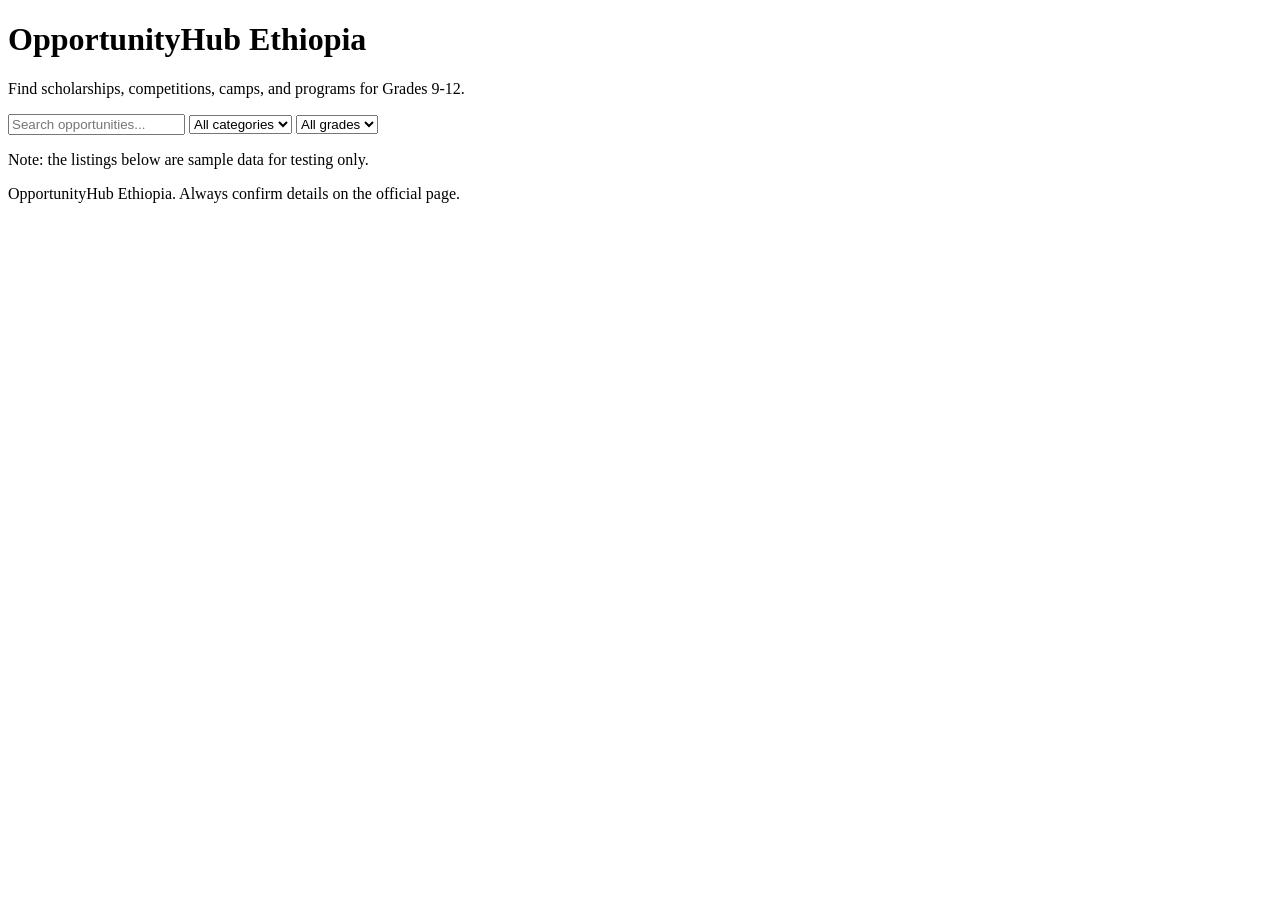
==== index.html @ 9c46eef7 "Create index.html" ====
<!DOCTYPE html>
<html lang="en">
<head>
  <meta charset="UTF-8">
  <meta name="viewport" content="width=device-width, initial-scale=1">
  <title>OpportunityHub Ethiopia</title>
  <link rel="stylesheet" href="style.css">
</head>
<body>
  <header>
    <h1>OpportunityHub Ethiopia</h1>
    <p>Find scholarships, competitions, camps, and programs for Grades 9-12.</p>
  </header>

  <main>
    <div class="filters">
      <input type="text" id="search" placeholder="Search opportunities...">
      <select id="category">
        <option value="">All categories</option>
        <option>Scholarship</option>
        <option>Competition</option>
        <option>Camp</option>
        <option>Technology</option>
        <option>Course</option>
        <option>Volunteering</option>
      </select>
      <select id="grade">
        <option value="">All grades</option>
        <option>9</option>
        <option>10</option>
        <option>11</option>
        <option>12</option>
      </select>
    </div>

    <p class="notice">Note: the listings below are sample data for testing only.</p>
    <div id="list"></div>
  </main>

  <footer>OpportunityHub Ethiopia. Always confirm details on the official page.</footer>
  <script src="app.js"></script>
</body>
</html>
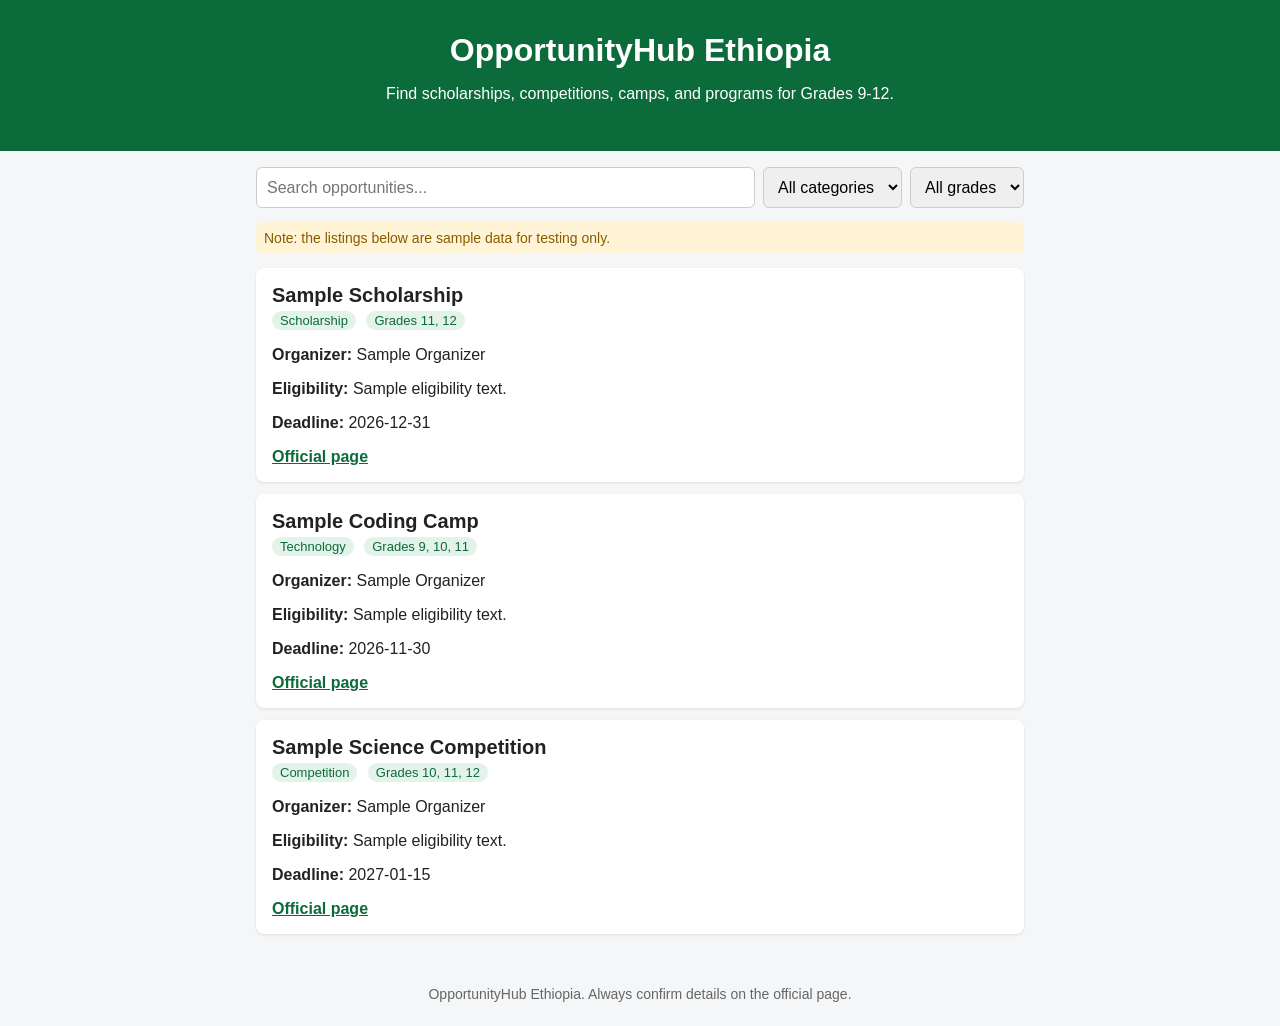
==== commit c5265c1e: "Add notice paragraph for sample data clarification" ====
--- a/index.html
+++ b/index.html
@@ -33,6 +33,7 @@
       </select>
     </div>
 
+    
     <p class="notice">Note: the listings below are sample data for testing only.</p>
     <div id="list"></div>
   </main>
--- a/style.css
+++ b/style.css
@@ -0,0 +1,14 @@
+* { box-sizing: border-box; }
+body { font-family: Arial, sans-serif; margin: 0; background: #f4f6f8; color: #222; }
+header { background: #0b6b3a; color: white; padding: 32px 16px; text-align: center; }
+header h1 { margin: 0 0 8px; }
+main { max-width: 800px; margin: 0 auto; padding: 16px; }
+.filters { display: flex; gap: 8px; flex-wrap: wrap; margin-bottom: 12px; }
+.filters input, .filters select { padding: 10px; font-size: 16px; border: 1px solid #ccc; border-radius: 6px; }
+.filters input { flex: 1; min-width: 200px; }
+.notice { font-size: 14px; color: #8a5a00; background: #fff4d6; padding: 8px; border-radius: 6px; }
+.card { background: white; border-radius: 8px; padding: 16px; margin-bottom: 12px; box-shadow: 0 1px 3px rgba(0,0,0,0.1); }
+.card h2 { margin: 0 0 4px; font-size: 20px; }
+.tag { display: inline-block; background: #e3f3ea; color: #0b6b3a; padding: 2px 8px; border-radius: 12px; font-size: 13px; margin-right: 6px; }
+.card a { color: #0b6b3a; font-weight: bold; }
+footer { text-align: center; padding: 24px; font-size: 14px; color: #666; }
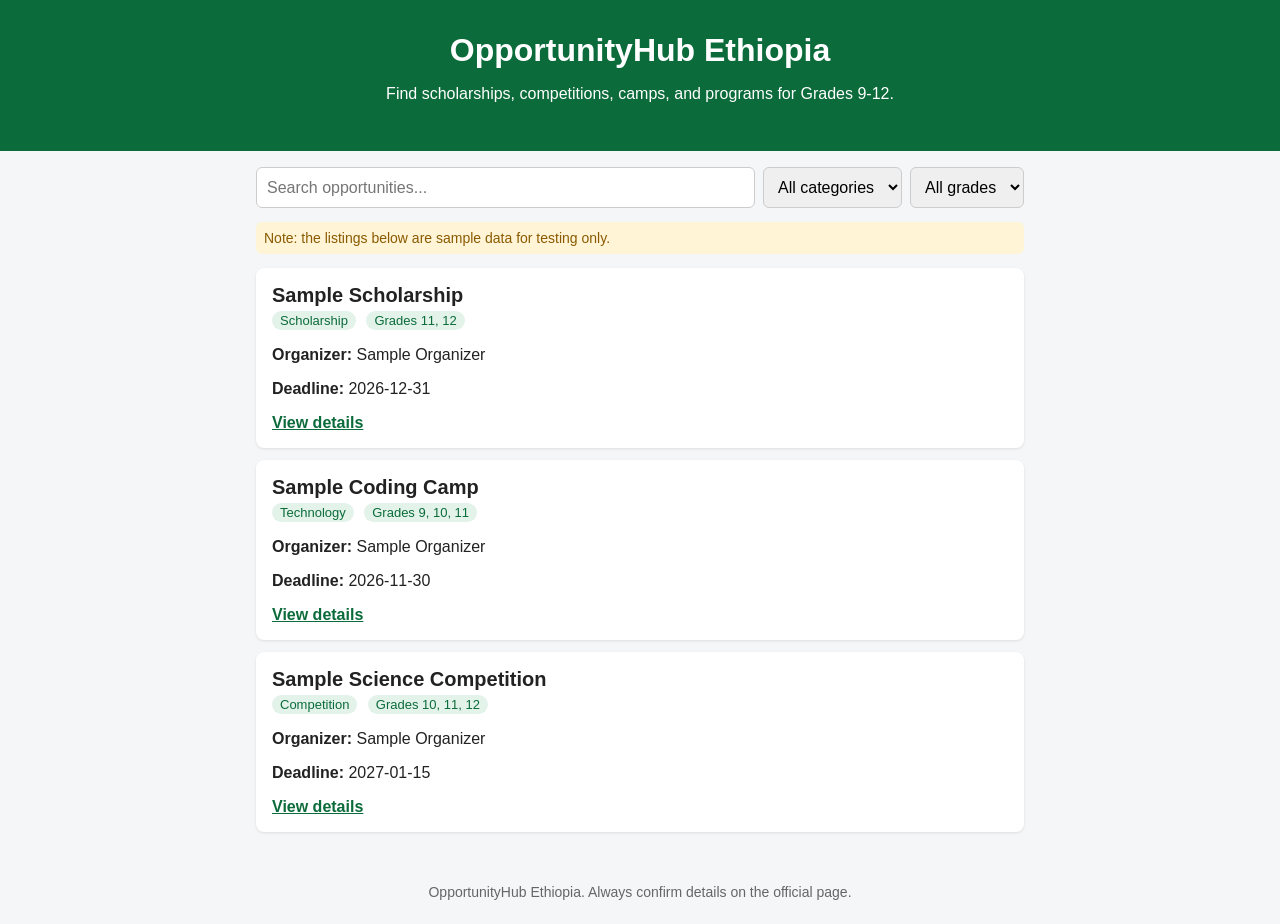
==== commit ed121e2d: "Add script tag for data.js in index.html" ====
--- a/index.html
+++ b/index.html
@@ -39,6 +39,7 @@
   </main>
 
   <footer>OpportunityHub Ethiopia. Always confirm details on the official page.</footer>
+  <script src="data.js"></script>
   <script src="app.js"></script>
 </body>
 </html>
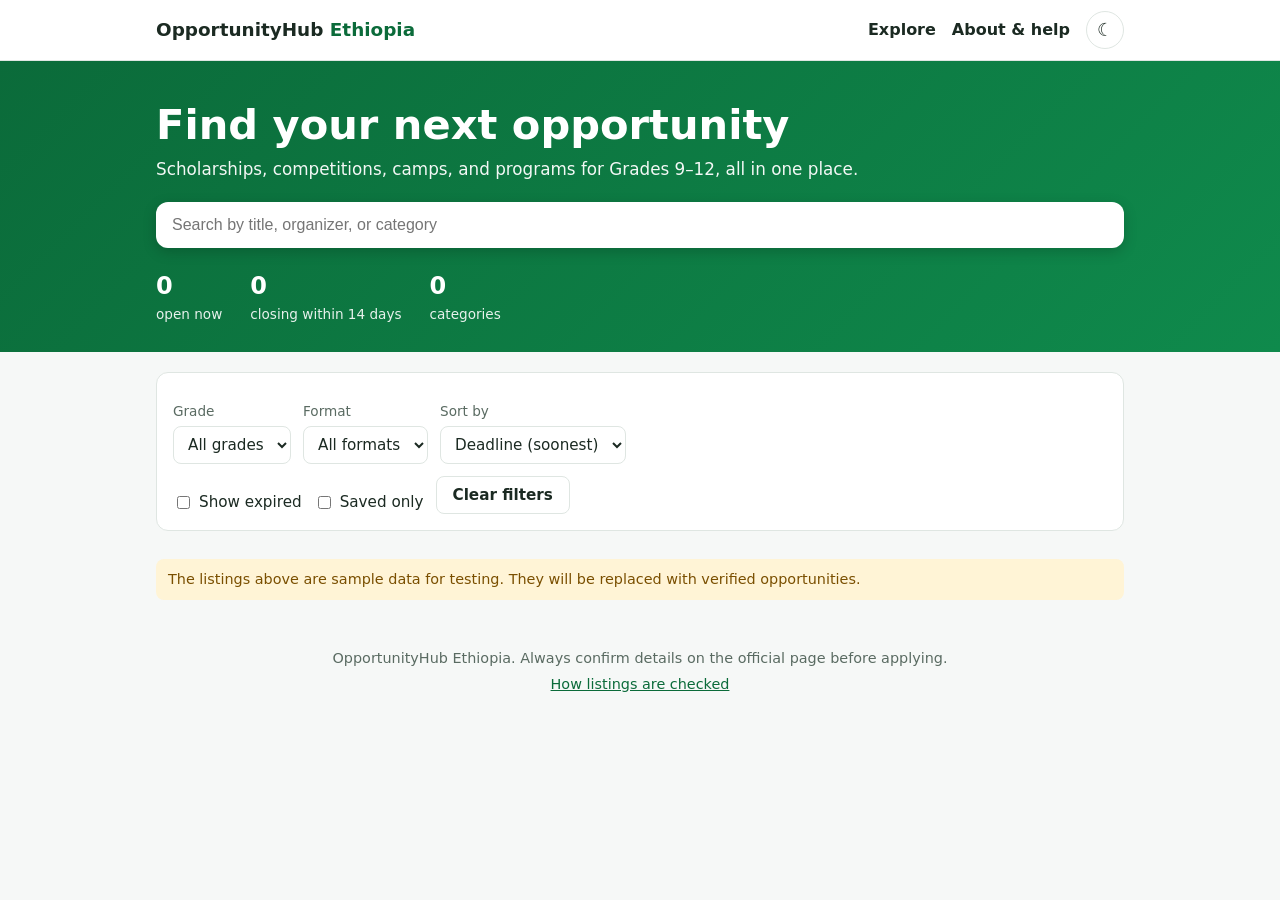
==== commit 287f8e8a: "Enhance index.html with new header and hero section" ====
--- a/index.html
+++ b/index.html
@@ -3,42 +3,80 @@
 <head>
   <meta charset="UTF-8">
   <meta name="viewport" content="width=device-width, initial-scale=1">
+  <meta name="description" content="Find scholarships, competitions, camps, and programs for Ethiopian students in Grades 9-12.">
   <title>OpportunityHub Ethiopia</title>
   <link rel="stylesheet" href="style.css">
+  <script src="common.js"></script>
 </head>
 <body>
-  <header>
-    <h1>OpportunityHub Ethiopia</h1>
-    <p>Find scholarships, competitions, camps, and programs for Grades 9-12.</p>
+  <a class="skip" href="#main">Skip to content</a>
+
+  <header class="site-header">
+    <div class="container bar">
+      <a class="brand" href="index.html">OpportunityHub <span>Ethiopia</span></a>
+      <nav>
+        <a href="index.html">Explore</a>
+        <a href="about.html">About &amp; help</a>
+        <button id="theme-toggle" class="icon-btn" type="button" aria-label="Switch to dark mode">☾</button>
+      </nav>
+    </div>
   </header>
 
-  <main>
-    <div class="filters">
-      <input type="text" id="search" placeholder="Search opportunities...">
-      <select id="category">
-        <option value="">All categories</option>
-        <option>Scholarship</option>
-        <option>Competition</option>
-        <option>Camp</option>
-        <option>Technology</option>
-        <option>Course</option>
-        <option>Volunteering</option>
-      </select>
-      <select id="grade">
-        <option value="">All grades</option>
-        <option>9</option>
-        <option>10</option>
-        <option>11</option>
-        <option>12</option>
-      </select>
+  <section class="hero">
+    <div class="container">
+      <h1>Find your next opportunity</h1>
+      <p>Scholarships, competitions, camps, and programs for Grades 9–12, all in one place.</p>
+      <label class="sr-only" for="search">Search opportunities</label>
+      <input id="search" type="search" placeholder="Search by title, organizer, or category">
+      <div class="stats">
+        <div><strong id="stat-total">0</strong><span>open now</span></div>
+        <div><strong id="stat-soon">0</strong><span>closing within 14 days</span></div>
+        <div><strong id="stat-cats">0</strong><span>categories</span></div>
+      </div>
     </div>
+  </section>
 
-    
-    <p class="notice">Note: the listings below are sample data for testing only.</p>
-    <div id="list"></div>
+  <main id="main" class="container">
+    <section class="filters" aria-label="Filters">
+      <div id="chips" class="chips"></div>
+      <div class="filter-row">
+        <label>Grade
+          <select id="grade">
+            <option value="">All grades</option>
+            <option>9</option>
+            <option>10</option>
+            <option>11</option>
+            <option>12</option>
+          </select>
+        </label>
+        <label>Format
+          <select id="mode"><option value="">All formats</option></select>
+        </label>
+        <label>Sort by
+          <select id="sort">
+            <option value="deadline">Deadline (soonest)</option>
+            <option value="title">Title (A–Z)</option>
+          </select>
+        </label>
+      </div>
+      <div class="filter-row">
+        <label class="check"><input type="checkbox" id="show-expired"> Show expired</label>
+        <label class="check"><input type="checkbox" id="saved-only"> Saved only</label>
+        <button id="clear" class="btn btn-ghost" type="button">Clear filters</button>
+      </div>
+    </section>
+
+    <p id="count" class="count" aria-live="polite"></p>
+    <div id="list" class="grid"></div>
+
+    <p class="notice">The listings above are sample data for testing. They will be replaced with verified opportunities.</p>
   </main>
 
-  <footer>OpportunityHub Ethiopia. Always confirm details on the official page.</footer>
+  <footer class="site-footer">
+    <p>OpportunityHub Ethiopia. Always confirm details on the official page before applying.</p>
+    <p><a href="about.html">How listings are checked</a></p>
+  </footer>
+
   <script src="data.js"></script>
   <script src="app.js"></script>
 </body>
--- a/style.css
+++ b/style.css
@@ -1,14 +1,212 @@
-* { box-sizing: border-box; }
-body { font-family: Arial, sans-serif; margin: 0; background: #f4f6f8; color: #222; }
-header { background: #0b6b3a; color: white; padding: 32px 16px; text-align: center; }
-header h1 { margin: 0 0 8px; }
-main { max-width: 800px; margin: 0 auto; padding: 16px; }
-.filters { display: flex; gap: 8px; flex-wrap: wrap; margin-bottom: 12px; }
-.filters input, .filters select { padding: 10px; font-size: 16px; border: 1px solid #ccc; border-radius: 6px; }
-.filters input { flex: 1; min-width: 200px; }
-.notice { font-size: 14px; color: #8a5a00; background: #fff4d6; padding: 8px; border-radius: 6px; }
-.card { background: white; border-radius: 8px; padding: 16px; margin-bottom: 12px; box-shadow: 0 1px 3px rgba(0,0,0,0.1); }
-.card h2 { margin: 0 0 4px; font-size: 20px; }
-.tag { display: inline-block; background: #e3f3ea; color: #0b6b3a; padding: 2px 8px; border-radius: 12px; font-size: 13px; margin-right: 6px; }
-.card a { color: #0b6b3a; font-weight: bold; }
-footer { text-align: center; padding: 24px; font-size: 14px; color: #666; }
+:root {
+  --bg: #f6f8f7;
+  --surface: #ffffff;
+  --text: #1b2a22;
+  --muted: #5a6b62;
+  --border: #dfe6e2;
+  --brand: #0b6b3a;
+  --brand-dark: #084d29;
+  --brand-soft: #e3f3ea;
+  --on-brand: #ffffff;
+  --warn-bg: #fff4d6;
+  --warn-text: #7a4f00;
+  --danger-bg: #fde2e2;
+  --danger-text: #a12020;
+  --soon-bg: #fff0d9;
+  --soon-text: #9a5200;
+  --focus: #1a6fd6;
+  --shadow: 0 1px 3px rgba(0, 0, 0, 0.08);
+  --radius: 12px;
+}
+
+:root[data-theme="dark"] {
+  --bg: #0f1713;
+  --surface: #17221c;
+  --text: #e8f0eb;
+  --muted: #9db0a5;
+  --border: #26362d;
+  --brand: #3fbf7a;
+  --brand-dark: #62d495;
+  --brand-soft: #1d3a2b;
+  --on-brand: #06210f;
+  --warn-bg: #3a2f10;
+  --warn-text: #f1cf7a;
+  --danger-bg: #3d1c1c;
+  --danger-text: #f3a3a3;
+  --soon-bg: #3a2a12;
+  --soon-text: #f0b86a;
+  --focus: #7ab8ff;
+  --shadow: 0 1px 3px rgba(0, 0, 0, 0.4);
+}
+
+*, *::before, *::after { box-sizing: border-box; }
+html { scroll-behavior: smooth; }
+body {
+  margin: 0;
+  font-family: system-ui, -apple-system, "Segoe UI", Roboto, Arial, sans-serif;
+  background: var(--bg);
+  color: var(--text);
+  line-height: 1.5;
+}
+a { color: var(--brand); }
+:focus-visible { outline: 3px solid var(--focus); outline-offset: 2px; }
+
+.container { max-width: 1000px; margin: 0 auto; padding: 0 16px; }
+.muted { color: var(--muted); }
+.sr-only {
+  position: absolute; width: 1px; height: 1px; overflow: hidden;
+  clip: rect(0 0 0 0); white-space: nowrap;
+}
+.skip {
+  position: absolute; left: 8px; top: -60px; z-index: 100;
+  background: var(--brand); color: var(--on-brand);
+  padding: 8px 12px; border-radius: 8px;
+}
+.skip:focus { top: 8px; }
+
+/* Header */
+.site-header {
+  background: var(--surface);
+  border-bottom: 1px solid var(--border);
+  position: sticky; top: 0; z-index: 10;
+}
+.bar { display: flex; align-items: center; justify-content: space-between; min-height: 60px; gap: 12px; }
+.brand { font-weight: 800; font-size: 1.15rem; text-decoration: none; color: var(--text); }
+.brand span { color: var(--brand); }
+.site-header nav { display: flex; align-items: center; gap: 16px; }
+.site-header nav a { text-decoration: none; color: var(--text); font-weight: 600; }
+.site-header nav a:hover { color: var(--brand); }
+.icon-btn {
+  border: 1px solid var(--border); background: var(--surface); color: var(--text);
+  border-radius: 999px; width: 38px; height: 38px; font-size: 1.1rem; cursor: pointer;
+}
+.icon-btn:hover { border-color: var(--brand); }
+
+/* Hero */
+.hero {
+  background: linear-gradient(135deg, #0b6b3a, #0f8a4c);
+  color: #ffffff;
+  padding: 40px 0 28px;
+}
+.hero h1 { margin: 0 0 8px; font-size: clamp(1.8rem, 5vw, 2.6rem); line-height: 1.15; }
+.hero p { margin: 0 0 20px; font-size: 1.05rem; opacity: 0.95; }
+.hero input[type="search"] {
+  width: 100%; padding: 14px 16px; font-size: 1rem; border: 0;
+  border-radius: var(--radius); box-shadow: 0 4px 14px rgba(0, 0, 0, 0.18);
+  background: #ffffff; color: #1b2a22;
+}
+.stats { display: flex; gap: 28px; flex-wrap: wrap; margin-top: 20px; }
+.stats div { display: flex; flex-direction: column; }
+.stats strong { font-size: 1.5rem; }
+.stats span { font-size: 0.85rem; opacity: 0.9; }
+
+/* Filters */
+.filters {
+  background: var(--surface); border: 1px solid var(--border);
+  border-radius: var(--radius); padding: 16px; margin: 20px 0 12px;
+}
+.chips { display: flex; gap: 8px; flex-wrap: wrap; }
+.chip {
+  border: 1px solid var(--border); background: var(--surface); color: var(--text);
+  padding: 6px 14px; border-radius: 999px; font-size: 0.9rem; cursor: pointer; font-family: inherit;
+}
+.chip:hover { border-color: var(--brand); }
+.chip.active { background: var(--brand); border-color: var(--brand); color: var(--on-brand); }
+.filter-row { display: flex; gap: 12px; flex-wrap: wrap; align-items: flex-end; margin-top: 12px; }
+.filter-row label { display: flex; flex-direction: column; font-size: 0.85rem; color: var(--muted); gap: 4px; }
+.filter-row select, .tracker select {
+  padding: 8px 10px; border: 1px solid var(--border); border-radius: 8px;
+  background: var(--surface); color: var(--text); font-size: 0.95rem; font-family: inherit;
+}
+.filter-row .check { flex-direction: row; align-items: center; gap: 6px; color: var(--text); font-size: 0.95rem; }
+.count { margin: 8px 2px 12px; color: var(--muted); font-size: 0.95rem; }
+
+/* Buttons */
+.btn {
+  display: inline-block; padding: 9px 16px; border-radius: 8px; font-weight: 600;
+  font-size: 0.95rem; text-decoration: none; cursor: pointer;
+  border: 1px solid transparent; font-family: inherit;
+}
+.btn-primary { background: var(--brand); color: var(--on-brand); }
+.btn-primary:hover { background: var(--brand-dark); }
+.btn-ghost { background: transparent; color: var(--text); border-color: var(--border); }
+.btn-ghost:hover { border-color: var(--brand); color: var(--brand); }
+.btn-disabled { background: var(--border); color: var(--muted); cursor: not-allowed; }
+
+/* Cards */
+.grid { display: grid; grid-template-columns: repeat(auto-fill, minmax(280px, 1fr)); gap: 16px; }
+.card {
+  background: var(--surface); border: 1px solid var(--border);
+  border-radius: var(--radius); padding: 16px; box-shadow: var(--shadow);
+  display: flex; flex-direction: column; transition: transform 0.15s ease, border-color 0.15s ease;
+}
+.card:hover { transform: translateY(-2px); border-color: var(--brand); }
+.card.is-expired { opacity: 0.7; }
+.card-top { display: flex; justify-content: space-between; align-items: center; gap: 8px; margin-bottom: 10px; }
+.card h3 { margin: 0 0 4px; font-size: 1.15rem; line-height: 1.3; }
+.card h3 a { color: var(--text); text-decoration: none; }
+.card h3 a:hover { color: var(--brand); text-decoration: underline; }
+.org { margin: 0 0 8px; color: var(--muted); }
+.meta { margin: 0 0 4px; font-size: 0.9rem; color: var(--muted); }
+.card-actions { display: flex; gap: 8px; margin-top: auto; padding-top: 14px; flex-wrap: wrap; }
+
+.tag {
+  display: inline-block; background: var(--brand-soft); color: var(--brand);
+  padding: 2px 10px; border-radius: 999px; font-size: 0.8rem; font-weight: 600;
+}
+.tag-plain { background: var(--border); color: var(--muted); }
+.deadline {
+  font-size: 0.8rem; font-weight: 700; padding: 3px 10px; border-radius: 999px;
+  background: var(--brand-soft); color: var(--brand); white-space: nowrap;
+}
+.deadline.soon { background: var(--soon-bg); color: var(--soon-text); }
+.deadline.expired { background: var(--danger-bg); color: var(--danger-text); }
+.deadline.none { background: var(--border); color: var(--muted); }
+
+.empty {
+  grid-column: 1 / -1; text-align: center; padding: 32px 16px;
+  background: var(--surface); border: 1px dashed var(--border); border-radius: var(--radius);
+}
+.empty h2 { margin-top: 0; }
+
+.notice {
+  background: var(--warn-bg); color: var(--warn-text);
+  padding: 10px 12px; border-radius: 8px; font-size: 0.9rem; margin: 16px 0;
+}
+.notice.danger { background: var(--danger-bg); color: var(--danger-text); }
+
+/* Detail + About pages */
+.back { display: inline-block; margin: 20px 0 12px; font-weight: 600; text-decoration: none; }
+.back:hover { text-decoration: underline; }
+.panel {
+  background: var(--surface); border: 1px solid var(--border);
+  border-radius: var(--radius); padding: 20px; box-shadow: var(--shadow); margin-bottom: 16px;
+}
+.panel h1 { margin: 8px 0 4px; font-size: clamp(1.5rem, 4vw, 2rem); line-height: 1.2; }
+.panel h2 { margin: 0 0 6px; font-size: 1.1rem; }
+.panel p { margin: 0 0 8px; }
+.panel ul { margin: 0; padding-left: 20px; }
+.panel li { margin-bottom: 6px; }
+.tags { display: flex; gap: 8px; flex-wrap: wrap; align-items: center; }
+.facts { display: grid; grid-template-columns: repeat(auto-fit, minmax(160px, 1fr)); gap: 12px; margin: 16px 0; }
+.fact { background: var(--bg); border: 1px solid var(--border); border-radius: 10px; padding: 10px 12px; }
+.fact span { display: block; font-size: 0.75rem; color: var(--muted); text-transform: uppercase; letter-spacing: 0.04em; }
+.fact strong { display: block; }
+.block { margin: 16px 0; }
+.actions { display: flex; gap: 8px; flex-wrap: wrap; margin-top: 16px; }
+.tracker { display: flex; gap: 12px; align-items: center; flex-wrap: wrap; }
+.small { font-size: 0.85rem; color: var(--muted); }
+
+/* Footer */
+.site-footer { text-align: center; padding: 28px 16px; font-size: 0.9rem; color: var(--muted); }
+.site-footer p { margin: 4px 0; }
+
+@media (max-width: 480px) {
+  .site-header nav { gap: 10px; font-size: 0.9rem; }
+  .brand { font-size: 1rem; }
+  .hero { padding: 28px 0 20px; }
+}
+
+@media (prefers-reduced-motion: reduce) {
+  * { transition: none !important; scroll-behavior: auto !important; }
+}
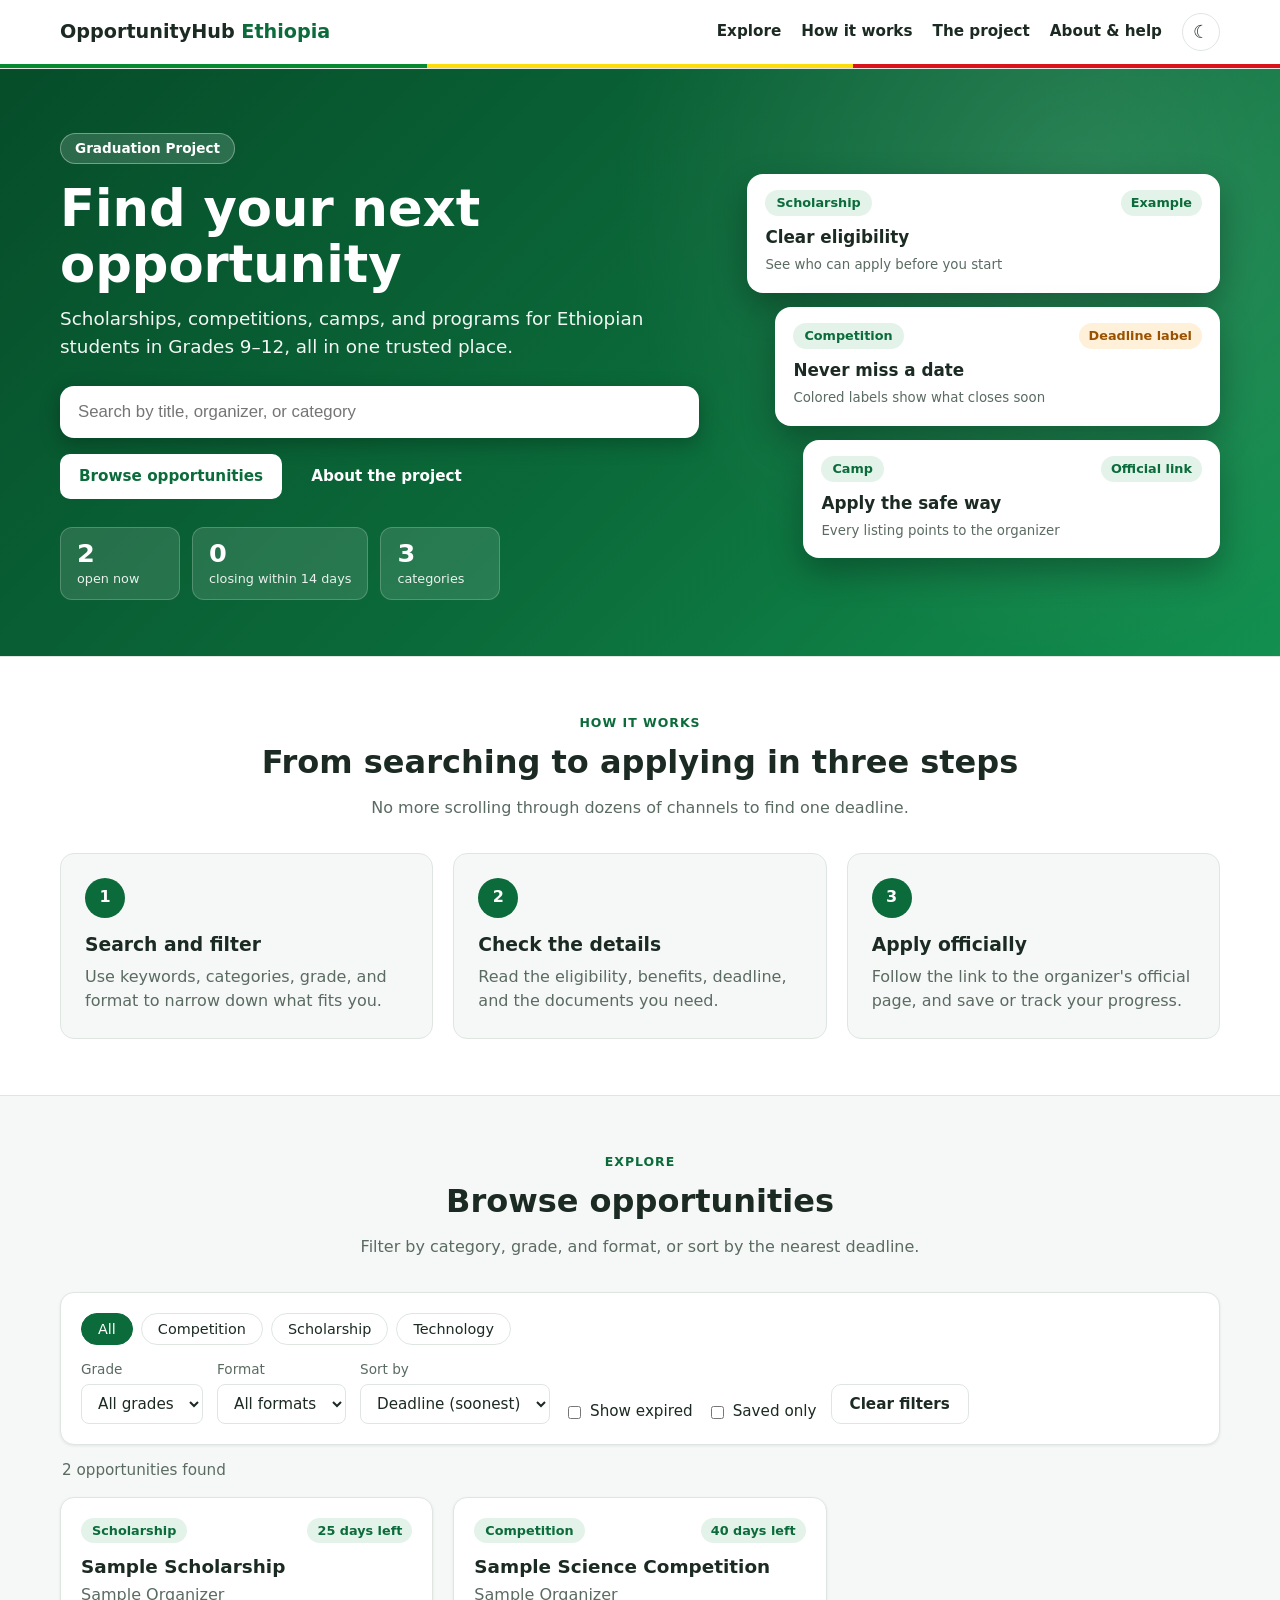
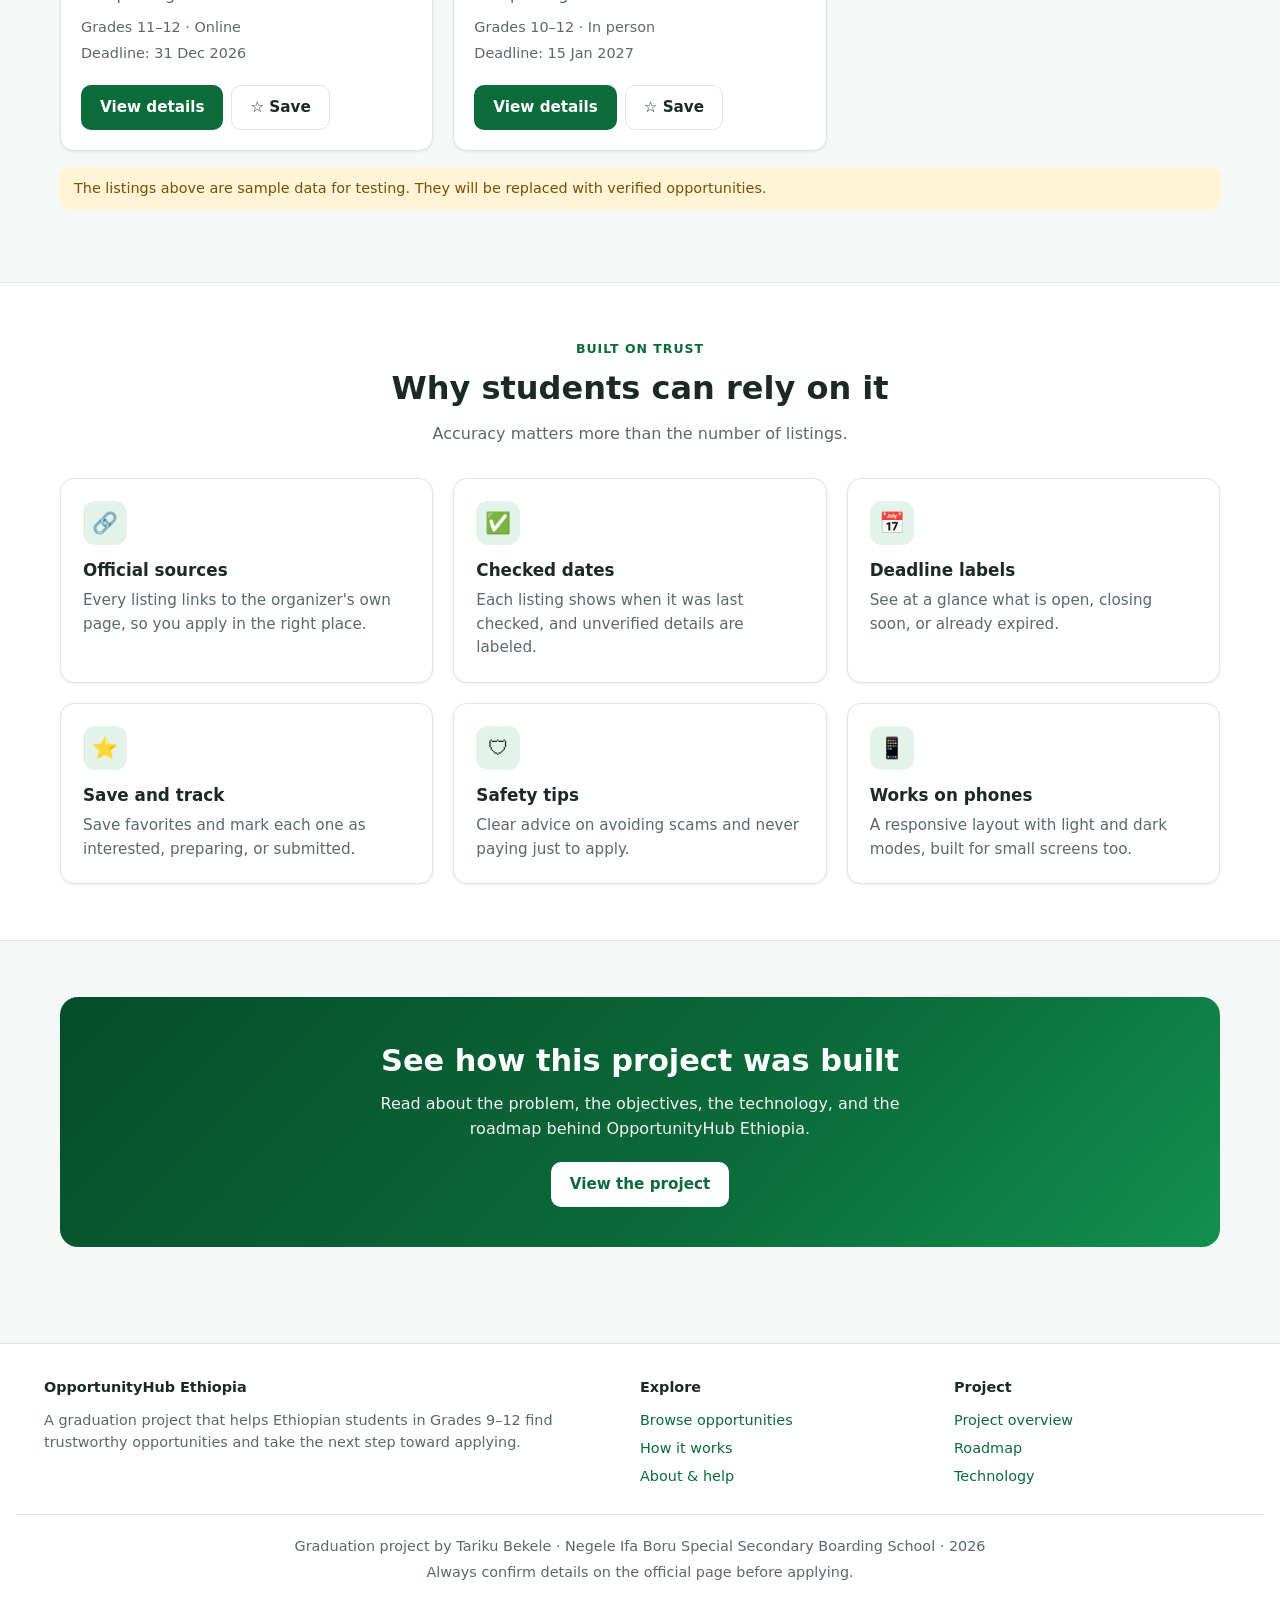
==== commit 48e3a4a1: "Revise index.html for improved navigation and content Updated the navigation links and hero section " ====
--- a/index.html
+++ b/index.html
@@ -9,72 +9,184 @@
   <script src="common.js"></script>
 </head>
 <body>
-  <a class="skip" href="#main">Skip to content</a>
+  <a class="skip" href="#explore">Skip to opportunities</a>
 
   <header class="site-header">
     <div class="container bar">
       <a class="brand" href="index.html">OpportunityHub <span>Ethiopia</span></a>
       <nav>
-        <a href="index.html">Explore</a>
-        <a href="about.html">About &amp; help</a>
+        <a href="index.html#explore">Explore</a>
+        <a class="hide-sm" href="index.html#how">How it works</a>
+        <a href="project.html">The project</a>
+        <a class="hide-sm" href="about.html">About &amp; help</a>
         <button id="theme-toggle" class="icon-btn" type="button" aria-label="Switch to dark mode">☾</button>
       </nav>
     </div>
   </header>
 
   <section class="hero">
-    <div class="container">
-      <h1>Find your next opportunity</h1>
-      <p>Scholarships, competitions, camps, and programs for Grades 9–12, all in one place.</p>
-      <label class="sr-only" for="search">Search opportunities</label>
-      <input id="search" type="search" placeholder="Search by title, organizer, or category">
-      <div class="stats">
-        <div><strong id="stat-total">0</strong><span>open now</span></div>
-        <div><strong id="stat-soon">0</strong><span>closing within 14 days</span></div>
-        <div><strong id="stat-cats">0</strong><span>categories</span></div>
+    <div class="container hero-grid">
+      <div>
+        <span class="badge-pill">Graduation Project</span>
+        <h1>Find your next opportunity</h1>
+        <p class="lead">Scholarships, competitions, camps, and programs for Ethiopian students in Grades 9–12, all in one trusted place.</p>
+        <label class="sr-only" for="search">Search opportunities</label>
+        <input id="search" type="search" placeholder="Search by title, organizer, or category">
+        <div class="hero-actions">
+          <a class="btn btn-light" href="#explore">Browse opportunities</a>
+          <a class="btn btn-outline-light" href="project.html">About the project</a>
+        </div>
+        <div class="stats">
+          <div><strong id="stat-total">0</strong><span>open now</span></div>
+          <div><strong id="stat-soon">0</strong><span>closing within 14 days</span></div>
+          <div><strong id="stat-cats">0</strong><span>categories</span></div>
+        </div>
+      </div>
+
+      <div class="hero-visual" aria-hidden="true">
+        <div class="mini-card">
+          <div class="mini-top"><span class="tag">Scholarship</span><span class="deadline">Example</span></div>
+          <strong>Clear eligibility</strong>
+          <small>See who can apply before you start</small>
+        </div>
+        <div class="mini-card">
+          <div class="mini-top"><span class="tag">Competition</span><span class="deadline soon">Deadline label</span></div>
+          <strong>Never miss a date</strong>
+          <small>Colored labels show what closes soon</small>
+        </div>
+        <div class="mini-card">
+          <div class="mini-top"><span class="tag">Camp</span><span class="deadline">Official link</span></div>
+          <strong>Apply the safe way</strong>
+          <small>Every listing points to the organizer</small>
+        </div>
       </div>
     </div>
   </section>
 
-  <main id="main" class="container">
-    <section class="filters" aria-label="Filters">
-      <div id="chips" class="chips"></div>
-      <div class="filter-row">
-        <label>Grade
-          <select id="grade">
-            <option value="">All grades</option>
-            <option>9</option>
-            <option>10</option>
-            <option>11</option>
-            <option>12</option>
-          </select>
-        </label>
-        <label>Format
-          <select id="mode"><option value="">All formats</option></select>
-        </label>
-        <label>Sort by
-          <select id="sort">
-            <option value="deadline">Deadline (soonest)</option>
-            <option value="title">Title (A–Z)</option>
-          </select>
-        </label>
+  <section class="section alt" id="how">
+    <div class="container">
+      <div class="section-head">
+        <div class="eyebrow">How it works</div>
+        <h2>From searching to applying in three steps</h2>
+        <p>No more scrolling through dozens of channels to find one deadline.</p>
       </div>
-      <div class="filter-row">
-        <label class="check"><input type="checkbox" id="show-expired"> Show expired</label>
-        <label class="check"><input type="checkbox" id="saved-only"> Saved only</label>
-        <button id="clear" class="btn btn-ghost" type="button">Clear filters</button>
+      <div class="steps">
+        <div class="step">
+          <div class="step-num">1</div>
+          <h3>Search and filter</h3>
+          <p>Use keywords, categories, grade, and format to narrow down what fits you.</p>
+        </div>
+        <div class="step">
+          <div class="step-num">2</div>
+          <h3>Check the details</h3>
+          <p>Read the eligibility, benefits, deadline, and the documents you need.</p>
+        </div>
+        <div class="step">
+          <div class="step-num">3</div>
+          <h3>Apply officially</h3>
+          <p>Follow the link to the organizer's official page, and save or track your progress.</p>
+        </div>
       </div>
-    </section>
+    </div>
+  </section>
 
-    <p id="count" class="count" aria-live="polite"></p>
-    <div id="list" class="grid"></div>
+  <section class="section" id="explore">
+    <div class="container">
+      <div class="section-head">
+        <div class="eyebrow">Explore</div>
+        <h2>Browse opportunities</h2>
+        <p>Filter by category, grade, and format, or sort by the nearest deadline.</p>
+      </div>
 
-    <p class="notice">The listings above are sample data for testing. They will be replaced with verified opportunities.</p>
-  </main>
+      <section class="filters" aria-label="Filters">
+        <div id="chips" class="chips"></div>
+        <div class="filter-row">
+          <label>Grade
+            <select id="grade">
+              <option value="">All grades</option>
+              <option>9</option>
+              <option>10</option>
+              <option>11</option>
+              <option>12</option>
+            </select>
+          </label>
+          <label>Format
+            <select id="mode"><option value="">All formats</option></select>
+          </label>
+          <label>Sort by
+            <select id="sort">
+              <option value="deadline">Deadline (soonest)</option>
+              <option value="title">Title (A–Z)</option>
+            </select>
+          </label>
+          <label class="check"><input type="checkbox" id="show-expired"> Show expired</label>
+          <label class="check"><input type="checkbox" id="saved-only"> Saved only</label>
+          <button id="clear" class="btn btn-ghost" type="button">Clear filters</button>
+        </div>
+      </section>
+
+      <p id="count" class="count" aria-live="polite"></p>
+      <div id="list" class="grid"></div>
+
+      <p class="notice">The listings above are sample data for testing. They will be replaced with verified opportunities.</p>
+    </div>
+  </section>
+
+  <section class="section alt">
+    <div class="container">
+      <div class="section-head">
+        <div class="eyebrow">Built on trust</div>
+        <h2>Why students can rely on it</h2>
+        <p>Accuracy matters more than the number of listings.</p>
+      </div>
+      <div class="features">
+        <div class="feature"><div class="ico" aria-hidden="true">🔗</div><h3>Official sources</h3><p>Every listing links to the organizer's own page, so you apply in the right place.</p></div>
+        <div class="feature"><div class="ico" aria-hidden="true">✅</div><h3>Checked dates</h3><p>Each listing shows when it was last checked, and unverified details are labeled.</p></div>
+        <div class="feature"><div class="ico" aria-hidden="true">📅</div><h3>Deadline labels</h3><p>See at a glance what is open, closing soon, or already expired.</p></div>
+        <div class="feature"><div class="ico" aria-hidden="true">⭐</div><h3>Save and track</h3><p>Save favorites and mark each one as interested, preparing, or submitted.</p></div>
+        <div class="feature"><div class="ico" aria-hidden="true">🛡</div><h3>Safety tips</h3><p>Clear advice on avoiding scams and never paying just to apply.</p></div>
+        <div class="feature"><div class="ico" aria-hidden="true">📱</div><h3>Works on phones</h3><p>A responsive layout with light and dark modes, built for small screens too.</p></div>
+      </div>
+    </div>
+  </section>
+
+  <section class="section">
+    <div class="container">
+      <div class="cta">
+        <h2>See how this project was built</h2>
+        <p>Read about the problem, the objectives, the technology, and the roadmap behind OpportunityHub Ethiopia.</p>
+        <a class="btn btn-light" href="project.html">View the project</a>
+      </div>
+    </div>
+  </section>
 
   <footer class="site-footer">
-    <p>OpportunityHub Ethiopia. Always confirm details on the official page before applying.</p>
-    <p><a href="about.html">How listings are checked</a></p>
+    <div class="footer-grid">
+      <div>
+        <h4>OpportunityHub Ethiopia</h4>
+        <p>A graduation project that helps Ethiopian students in Grades 9–12 find trustworthy opportunities and take the next step toward applying.</p>
+      </div>
+      <div>
+        <h4>Explore</h4>
+        <ul>
+          <li><a href="index.html#explore">Browse opportunities</a></li>
+          <li><a href="index.html#how">How it works</a></li>
+          <li><a href="about.html">About &amp; help</a></li>
+        </ul>
+      </div>
+      <div>
+        <h4>Project</h4>
+        <ul>
+          <li><a href="project.html">Project overview</a></li>
+          <li><a href="project.html#roadmap">Roadmap</a></li>
+          <li><a href="project.html#tech">Technology</a></li>
+        </ul>
+      </div>
+    </div>
+    <div class="footer-bottom">
+      <p>Graduation project by Tariku Bekele · Negele Ifa Boru Special Secondary Boarding School · 2026</p>
+      <p>Always confirm details on the official page before applying.</p>
+    </div>
   </footer>
 
   <script src="data.js"></script>
--- a/style.css
+++ b/style.css
@@ -16,7 +16,8 @@
   --soon-text: #9a5200;
   --focus: #1a6fd6;
   --shadow: 0 1px 3px rgba(0, 0, 0, 0.08);
-  --radius: 12px;
+  --shadow-lg: 0 10px 30px rgba(0, 0, 0, 0.12);
+  --radius: 14px;
 }
 
 :root[data-theme="dark"] {
@@ -37,21 +38,22 @@
   --soon-text: #f0b86a;
   --focus: #7ab8ff;
   --shadow: 0 1px 3px rgba(0, 0, 0, 0.4);
+  --shadow-lg: 0 10px 30px rgba(0, 0, 0, 0.5);
 }
 
 *, *::before, *::after { box-sizing: border-box; }
-html { scroll-behavior: smooth; }
+html { scroll-behavior: smooth; scroll-padding-top: 80px; }
 body {
   margin: 0;
   font-family: system-ui, -apple-system, "Segoe UI", Roboto, Arial, sans-serif;
   background: var(--bg);
   color: var(--text);
-  line-height: 1.5;
+  line-height: 1.55;
 }
 a { color: var(--brand); }
 :focus-visible { outline: 3px solid var(--focus); outline-offset: 2px; }
 
-.container { max-width: 1000px; margin: 0 auto; padding: 0 16px; }
+.container { max-width: 1200px; margin: 0 auto; padding: 0 20px; }
 .muted { color: var(--muted); }
 .sr-only {
   position: absolute; width: 1px; height: 1px; overflow: hidden;
@@ -64,17 +66,21 @@
 }
 .skip:focus { top: 8px; }
 
-/* Header */
+/* ---------- Header ---------- */
 .site-header {
   background: var(--surface);
   border-bottom: 1px solid var(--border);
   position: sticky; top: 0; z-index: 10;
 }
-.bar { display: flex; align-items: center; justify-content: space-between; min-height: 60px; gap: 12px; }
-.brand { font-weight: 800; font-size: 1.15rem; text-decoration: none; color: var(--text); }
+.site-header::after {
+  content: ""; display: block; height: 4px;
+  background: linear-gradient(90deg, #078930 0 33.33%, #fcdd09 33.33% 66.66%, #da121a 66.66% 100%);
+}
+.bar { display: flex; align-items: center; justify-content: space-between; min-height: 64px; gap: 12px; }
+.brand { font-weight: 800; font-size: 1.2rem; text-decoration: none; color: var(--text); }
 .brand span { color: var(--brand); }
-.site-header nav { display: flex; align-items: center; gap: 16px; }
-.site-header nav a { text-decoration: none; color: var(--text); font-weight: 600; }
+.site-header nav { display: flex; align-items: center; gap: 20px; }
+.site-header nav a { text-decoration: none; color: var(--text); font-weight: 600; font-size: 0.95rem; }
 .site-header nav a:hover { color: var(--brand); }
 .icon-btn {
   border: 1px solid var(--border); background: var(--surface); color: var(--text);
@@ -82,48 +88,112 @@
 }
 .icon-btn:hover { border-color: var(--brand); }
 
-/* Hero */
+/* ---------- Hero ---------- */
 .hero {
-  background: linear-gradient(135deg, #0b6b3a, #0f8a4c);
+  background:
+    radial-gradient(circle at 85% 20%, rgba(255, 255, 255, 0.12), transparent 40%),
+    linear-gradient(135deg, #064d2a, #0b6b3a 55%, #12904f);
   color: #ffffff;
-  padding: 40px 0 28px;
-}
-.hero h1 { margin: 0 0 8px; font-size: clamp(1.8rem, 5vw, 2.6rem); line-height: 1.15; }
-.hero p { margin: 0 0 20px; font-size: 1.05rem; opacity: 0.95; }
+  padding: 64px 0 56px;
+}
+.hero-grid { display: grid; grid-template-columns: 1.15fr 0.85fr; gap: 48px; align-items: center; }
+.badge-pill {
+  display: inline-block; background: rgba(255, 255, 255, 0.15);
+  border: 1px solid rgba(255, 255, 255, 0.35);
+  padding: 4px 14px; border-radius: 999px; font-size: 0.85rem; font-weight: 600; margin-bottom: 16px;
+}
+.hero h1 { margin: 0 0 12px; font-size: clamp(2rem, 5vw, 3.2rem); line-height: 1.1; }
+.hero p.lead { margin: 0 0 24px; font-size: 1.15rem; opacity: 0.95; max-width: 52ch; }
 .hero input[type="search"] {
-  width: 100%; padding: 14px 16px; font-size: 1rem; border: 0;
-  border-radius: var(--radius); box-shadow: 0 4px 14px rgba(0, 0, 0, 0.18);
+  width: 100%; padding: 16px 18px; font-size: 1.05rem; border: 0;
+  border-radius: var(--radius); box-shadow: 0 6px 20px rgba(0, 0, 0, 0.25);
   background: #ffffff; color: #1b2a22;
 }
-.stats { display: flex; gap: 28px; flex-wrap: wrap; margin-top: 20px; }
-.stats div { display: flex; flex-direction: column; }
-.stats strong { font-size: 1.5rem; }
-.stats span { font-size: 0.85rem; opacity: 0.9; }
-
-/* Filters */
+.hero-actions { display: flex; gap: 10px; flex-wrap: wrap; margin-top: 16px; }
+.btn-light { background: #ffffff; color: #0b6b3a; }
+.btn-light:hover { background: #e8f5ee; }
+.btn-outline-light { background: transparent; color: #ffffff; border-color: rgba(255, 255, 255, 0.6); }
+.btn-outline-light:hover { background: rgba(255, 255, 255, 0.12); }
+.stats { display: flex; gap: 12px; flex-wrap: wrap; margin-top: 28px; }
+.stats div {
+  display: flex; flex-direction: column; min-width: 120px;
+  background: rgba(255, 255, 255, 0.12); border: 1px solid rgba(255, 255, 255, 0.2);
+  padding: 10px 16px; border-radius: 12px;
+}
+.stats strong { font-size: 1.6rem; line-height: 1.2; }
+.stats span { font-size: 0.8rem; opacity: 0.9; }
+
+.hero-visual { display: flex; flex-direction: column; gap: 14px; }
+.mini-card {
+  background: var(--surface); color: var(--text);
+  border-radius: 16px; padding: 16px 18px; box-shadow: 0 14px 34px rgba(0, 0, 0, 0.3);
+}
+.mini-card:nth-child(2) { margin-left: 28px; }
+.mini-card:nth-child(3) { margin-left: 56px; }
+.mini-card strong { display: block; margin: 8px 0 2px; font-size: 1.05rem; }
+.mini-card small { color: var(--muted); }
+.mini-top { display: flex; justify-content: space-between; align-items: center; gap: 8px; }
+
+/* ---------- Sections ---------- */
+.section { padding: 56px 0; }
+.section.alt { background: var(--surface); border-top: 1px solid var(--border); border-bottom: 1px solid var(--border); }
+.section-head { text-align: center; margin-bottom: 32px; }
+.section-head h2 { margin: 0 0 8px; font-size: clamp(1.5rem, 3.5vw, 2rem); }
+.section-head p { margin: 0 auto; max-width: 60ch; color: var(--muted); }
+.eyebrow { text-transform: uppercase; letter-spacing: 0.08em; font-size: 0.78rem; font-weight: 700; color: var(--brand); margin-bottom: 6px; }
+
+.steps { display: grid; grid-template-columns: repeat(auto-fit, minmax(260px, 1fr)); gap: 20px; }
+.step { background: var(--bg); border: 1px solid var(--border); border-radius: var(--radius); padding: 24px; }
+.step-num {
+  width: 40px; height: 40px; border-radius: 50%; background: var(--brand); color: var(--on-brand);
+  display: flex; align-items: center; justify-content: center; font-weight: 800; margin-bottom: 12px;
+}
+.step h3 { margin: 0 0 6px; }
+.step p { margin: 0; color: var(--muted); }
+
+.features { display: grid; grid-template-columns: repeat(auto-fit, minmax(280px, 1fr)); gap: 20px; }
+.feature {
+  background: var(--surface); border: 1px solid var(--border);
+  border-radius: var(--radius); padding: 22px; box-shadow: var(--shadow);
+}
+.feature .ico {
+  width: 44px; height: 44px; border-radius: 12px; background: var(--brand-soft);
+  display: flex; align-items: center; justify-content: center; font-size: 1.3rem; margin-bottom: 12px;
+}
+.feature h3 { margin: 0 0 6px; font-size: 1.05rem; }
+.feature p { margin: 0; color: var(--muted); font-size: 0.95rem; }
+
+.cta {
+  background: linear-gradient(135deg, #064d2a, #0b6b3a 60%, #12904f);
+  color: #ffffff; border-radius: 18px; padding: 40px 24px; text-align: center;
+}
+.cta h2 { margin: 0 0 8px; font-size: clamp(1.4rem, 3.5vw, 1.9rem); }
+.cta p { margin: 0 auto 20px; max-width: 56ch; opacity: 0.95; }
+
+/* ---------- Filters ---------- */
 .filters {
   background: var(--surface); border: 1px solid var(--border);
-  border-radius: var(--radius); padding: 16px; margin: 20px 0 12px;
+  border-radius: var(--radius); padding: 20px; margin-bottom: 14px; box-shadow: var(--shadow);
 }
 .chips { display: flex; gap: 8px; flex-wrap: wrap; }
 .chip {
   border: 1px solid var(--border); background: var(--surface); color: var(--text);
-  padding: 6px 14px; border-radius: 999px; font-size: 0.9rem; cursor: pointer; font-family: inherit;
+  padding: 7px 16px; border-radius: 999px; font-size: 0.9rem; cursor: pointer; font-family: inherit;
 }
 .chip:hover { border-color: var(--brand); }
 .chip.active { background: var(--brand); border-color: var(--brand); color: var(--on-brand); }
-.filter-row { display: flex; gap: 12px; flex-wrap: wrap; align-items: flex-end; margin-top: 12px; }
+.filter-row { display: flex; gap: 14px; flex-wrap: wrap; align-items: flex-end; margin-top: 14px; }
 .filter-row label { display: flex; flex-direction: column; font-size: 0.85rem; color: var(--muted); gap: 4px; }
 .filter-row select, .tracker select {
-  padding: 8px 10px; border: 1px solid var(--border); border-radius: 8px;
+  padding: 9px 12px; border: 1px solid var(--border); border-radius: 8px;
   background: var(--surface); color: var(--text); font-size: 0.95rem; font-family: inherit;
 }
 .filter-row .check { flex-direction: row; align-items: center; gap: 6px; color: var(--text); font-size: 0.95rem; }
-.count { margin: 8px 2px 12px; color: var(--muted); font-size: 0.95rem; }
-
-/* Buttons */
+.count { margin: 8px 2px 14px; color: var(--muted); font-size: 0.95rem; }
+
+/* ---------- Buttons ---------- */
 .btn {
-  display: inline-block; padding: 9px 16px; border-radius: 8px; font-weight: 600;
+  display: inline-block; padding: 10px 18px; border-radius: 10px; font-weight: 600;
   font-size: 0.95rem; text-decoration: none; cursor: pointer;
   border: 1px solid transparent; font-family: inherit;
 }
@@ -133,26 +203,26 @@
 .btn-ghost:hover { border-color: var(--brand); color: var(--brand); }
 .btn-disabled { background: var(--border); color: var(--muted); cursor: not-allowed; }
 
-/* Cards */
-.grid { display: grid; grid-template-columns: repeat(auto-fill, minmax(280px, 1fr)); gap: 16px; }
+/* ---------- Cards ---------- */
+.grid { display: grid; grid-template-columns: repeat(auto-fill, minmax(300px, 1fr)); gap: 20px; }
 .card {
   background: var(--surface); border: 1px solid var(--border);
-  border-radius: var(--radius); padding: 16px; box-shadow: var(--shadow);
-  display: flex; flex-direction: column; transition: transform 0.15s ease, border-color 0.15s ease;
-}
-.card:hover { transform: translateY(-2px); border-color: var(--brand); }
+  border-radius: var(--radius); padding: 20px; box-shadow: var(--shadow);
+  display: flex; flex-direction: column; transition: transform 0.15s ease, box-shadow 0.15s ease, border-color 0.15s ease;
+}
+.card:hover { transform: translateY(-3px); border-color: var(--brand); box-shadow: var(--shadow-lg); }
 .card.is-expired { opacity: 0.7; }
-.card-top { display: flex; justify-content: space-between; align-items: center; gap: 8px; margin-bottom: 10px; }
+.card-top { display: flex; justify-content: space-between; align-items: center; gap: 8px; margin-bottom: 12px; }
 .card h3 { margin: 0 0 4px; font-size: 1.15rem; line-height: 1.3; }
 .card h3 a { color: var(--text); text-decoration: none; }
 .card h3 a:hover { color: var(--brand); text-decoration: underline; }
 .org { margin: 0 0 8px; color: var(--muted); }
 .meta { margin: 0 0 4px; font-size: 0.9rem; color: var(--muted); }
-.card-actions { display: flex; gap: 8px; margin-top: auto; padding-top: 14px; flex-wrap: wrap; }
+.card-actions { display: flex; gap: 8px; margin-top: auto; padding-top: 16px; flex-wrap: wrap; }
 
 .tag {
   display: inline-block; background: var(--brand-soft); color: var(--brand);
-  padding: 2px 10px; border-radius: 999px; font-size: 0.8rem; font-weight: 600;
+  padding: 3px 11px; border-radius: 999px; font-size: 0.8rem; font-weight: 600;
 }
 .tag-plain { background: var(--border); color: var(--muted); }
 .deadline {
@@ -164,49 +234,102 @@
 .deadline.none { background: var(--border); color: var(--muted); }
 
 .empty {
-  grid-column: 1 / -1; text-align: center; padding: 32px 16px;
+  grid-column: 1 / -1; text-align: center; padding: 40px 16px;
   background: var(--surface); border: 1px dashed var(--border); border-radius: var(--radius);
 }
 .empty h2 { margin-top: 0; }
 
 .notice {
   background: var(--warn-bg); color: var(--warn-text);
-  padding: 10px 12px; border-radius: 8px; font-size: 0.9rem; margin: 16px 0;
+  padding: 10px 14px; border-radius: 10px; font-size: 0.9rem; margin: 16px 0;
 }
 .notice.danger { background: var(--danger-bg); color: var(--danger-text); }
 
-/* Detail + About pages */
-.back { display: inline-block; margin: 20px 0 12px; font-weight: 600; text-decoration: none; }
+/* ---------- Inner pages (detail, about, project) ---------- */
+.page-head {
+  background: linear-gradient(135deg, #064d2a, #0b6b3a 60%, #12904f);
+  color: #ffffff; padding: 40px 0;
+}
+.page-head h1 { margin: 0 0 8px; font-size: clamp(1.8rem, 4.5vw, 2.6rem); line-height: 1.15; }
+.page-head p { margin: 0; opacity: 0.95; max-width: 60ch; }
+
+.back { display: inline-block; margin: 24px 0 12px; font-weight: 600; text-decoration: none; }
 .back:hover { text-decoration: underline; }
 .panel {
   background: var(--surface); border: 1px solid var(--border);
-  border-radius: var(--radius); padding: 20px; box-shadow: var(--shadow); margin-bottom: 16px;
+  border-radius: var(--radius); padding: 24px; box-shadow: var(--shadow); margin-bottom: 20px;
 }
 .panel h1 { margin: 8px 0 4px; font-size: clamp(1.5rem, 4vw, 2rem); line-height: 1.2; }
-.panel h2 { margin: 0 0 6px; font-size: 1.1rem; }
+.panel h2 { margin: 0 0 8px; font-size: 1.2rem; }
 .panel p { margin: 0 0 8px; }
+.panel p, .panel li { max-width: 80ch; }
 .panel ul { margin: 0; padding-left: 20px; }
 .panel li { margin-bottom: 6px; }
+#detail { max-width: 900px; }
 .tags { display: flex; gap: 8px; flex-wrap: wrap; align-items: center; }
-.facts { display: grid; grid-template-columns: repeat(auto-fit, minmax(160px, 1fr)); gap: 12px; margin: 16px 0; }
-.fact { background: var(--bg); border: 1px solid var(--border); border-radius: 10px; padding: 10px 12px; }
+.facts { display: grid; grid-template-columns: repeat(auto-fit, minmax(180px, 1fr)); gap: 12px; margin: 16px 0; }
+.fact { background: var(--bg); border: 1px solid var(--border); border-radius: 10px; padding: 12px 14px; }
 .fact span { display: block; font-size: 0.75rem; color: var(--muted); text-transform: uppercase; letter-spacing: 0.04em; }
 .fact strong { display: block; }
-.block { margin: 16px 0; }
-.actions { display: flex; gap: 8px; flex-wrap: wrap; margin-top: 16px; }
+.block { margin: 18px 0; }
+.actions { display: flex; gap: 8px; flex-wrap: wrap; margin-top: 18px; }
 .tracker { display: flex; gap: 12px; align-items: center; flex-wrap: wrap; }
 .small { font-size: 0.85rem; color: var(--muted); }
-
-/* Footer */
-.site-footer { text-align: center; padding: 28px 16px; font-size: 0.9rem; color: var(--muted); }
+.two-col { display: grid; grid-template-columns: repeat(auto-fit, minmax(300px, 1fr)); gap: 20px; }
+.two-col .panel { margin-bottom: 0; }
+
+/* Project page: table, status, flow */
+.table-wrap { overflow-x: auto; }
+.table { width: 100%; border-collapse: collapse; font-size: 0.95rem; }
+.table th, .table td { text-align: left; padding: 10px 12px; border-bottom: 1px solid var(--border); vertical-align: top; }
+.table th { color: var(--muted); font-size: 0.8rem; text-transform: uppercase; letter-spacing: 0.04em; }
+.status { display: inline-block; font-size: 0.75rem; font-weight: 700; padding: 2px 10px; border-radius: 999px; margin-right: 8px; }
+.status.done { background: var(--brand-soft); color: var(--brand); }
+.status.doing { background: var(--soon-bg); color: var(--soon-text); }
+.status.todo { background: var(--border); color: var(--muted); }
+.roadmap { list-style: none; padding: 0 !important; }
+.roadmap li { padding: 8px 0; border-bottom: 1px solid var(--border); margin: 0; }
+.roadmap li:last-child { border-bottom: 0; }
+.flow-label { font-size: 0.8rem; font-weight: 700; text-transform: uppercase; letter-spacing: 0.06em; color: var(--muted); margin: 14px 0 8px; }
+.flow { display: flex; align-items: center; gap: 10px; flex-wrap: wrap; }
+.flow-box {
+  background: var(--brand-soft); color: var(--brand); border: 1px solid var(--brand);
+  border-radius: 10px; padding: 10px 14px; font-weight: 600; font-size: 0.9rem; text-align: center;
+}
+.flow-box.planned { background: transparent; border-style: dashed; color: var(--muted); border-color: var(--muted); }
+.flow-arrow { color: var(--muted); font-weight: 700; }
+
+/* ---------- Footer ---------- */
+.site-footer {
+  text-align: center; padding: 32px 16px; font-size: 0.9rem; color: var(--muted);
+  border-top: 1px solid var(--border); background: var(--surface); margin-top: 40px;
+}
 .site-footer p { margin: 4px 0; }
-
-@media (max-width: 480px) {
-  .site-header nav { gap: 10px; font-size: 0.9rem; }
+.footer-grid {
+  display: grid; grid-template-columns: 2fr 1fr 1fr; gap: 32px;
+  text-align: left; max-width: 1200px; margin: 0 auto 20px; padding: 0 4px;
+}
+.footer-grid h4 { margin: 0 0 10px; color: var(--text); }
+.footer-grid ul { list-style: none; margin: 0; padding: 0; }
+.footer-grid li { margin-bottom: 6px; }
+.footer-grid a { text-decoration: none; }
+.footer-grid a:hover { text-decoration: underline; }
+.footer-bottom { border-top: 1px solid var(--border); padding-top: 16px; }
+
+/* ---------- Responsive ---------- */
+@media (max-width: 860px) {
+  .hero { padding: 40px 0 36px; }
+  .hero-grid { grid-template-columns: 1fr; }
+  .hero-visual { display: none; }
+  .footer-grid { grid-template-columns: 1fr; }
+}
+@media (max-width: 640px) {
+  .site-header nav { gap: 12px; }
+  .site-header nav a.hide-sm { display: none; }
   .brand { font-size: 1rem; }
-  .hero { padding: 28px 0 20px; }
-}
-
+  .section { padding: 40px 0; }
+  .grid { grid-template-columns: 1fr; }
+}
 @media (prefers-reduced-motion: reduce) {
   * { transition: none !important; scroll-behavior: auto !important; }
 }
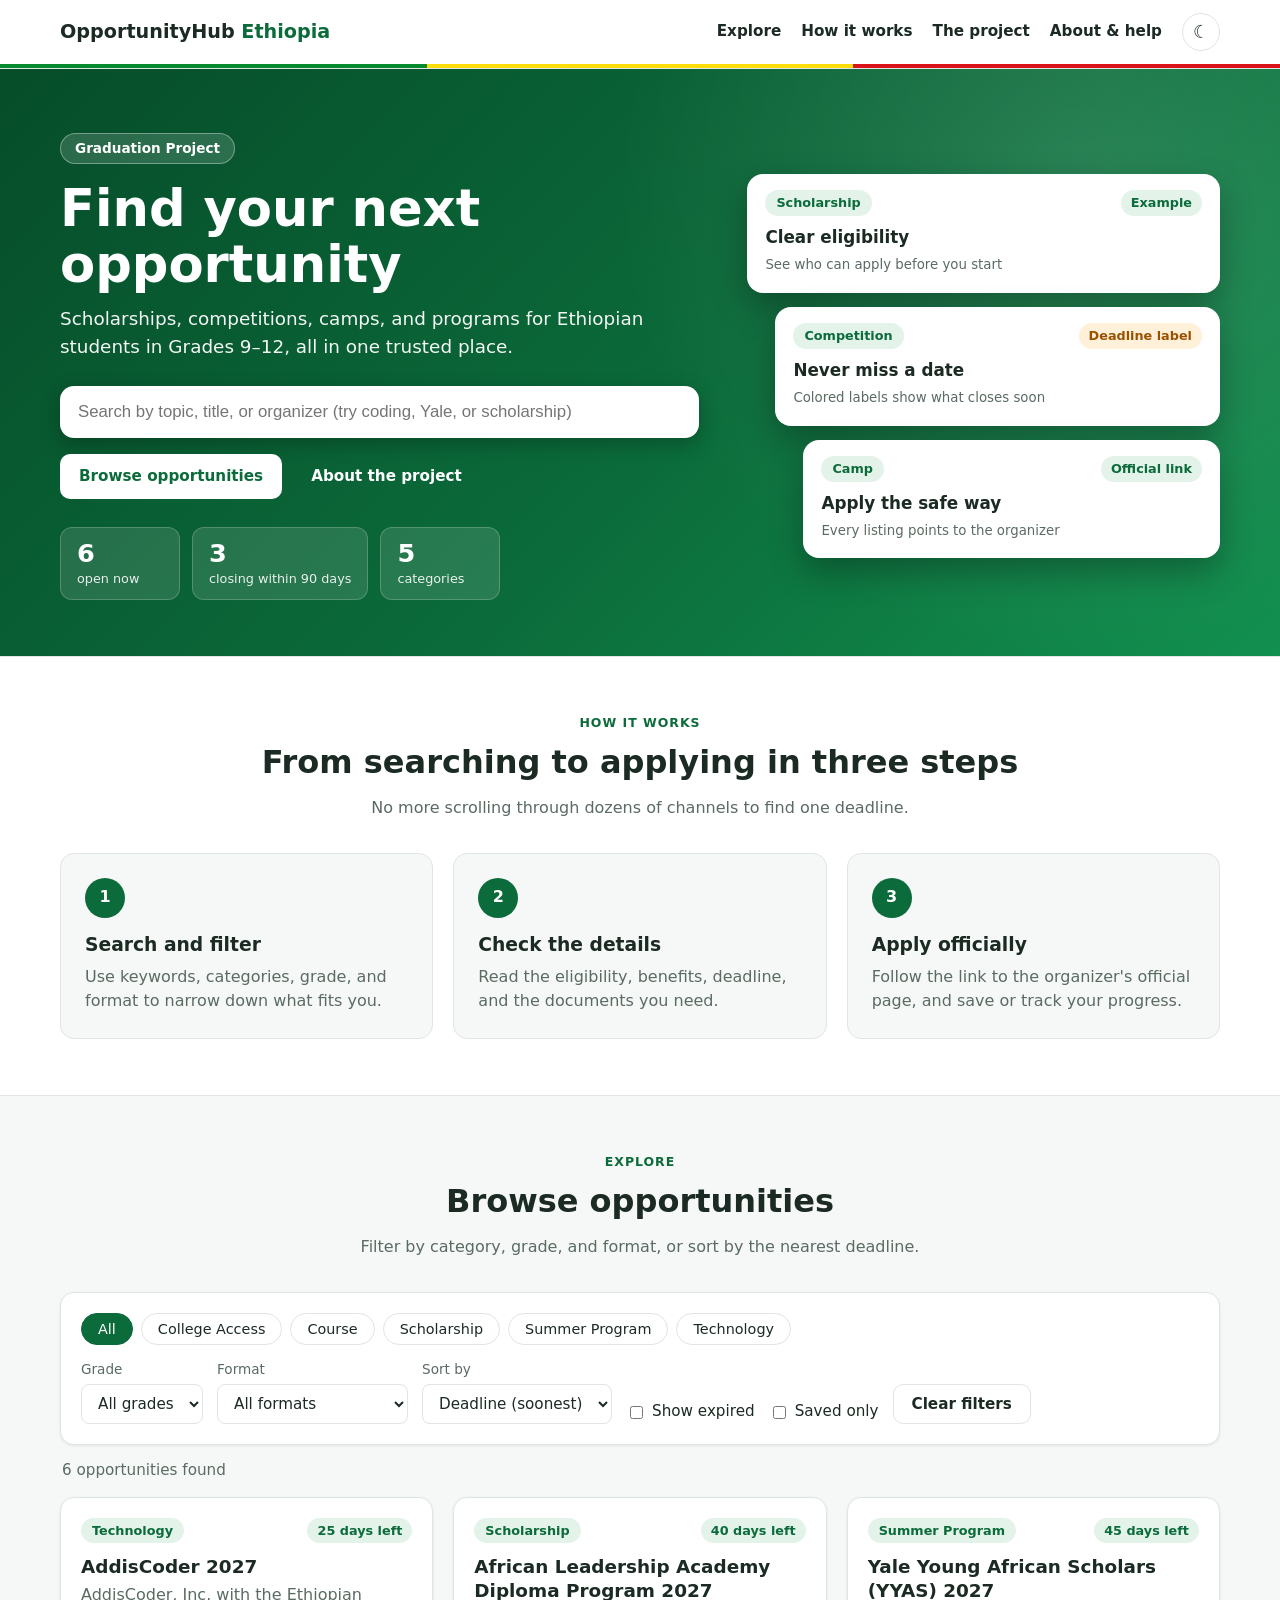
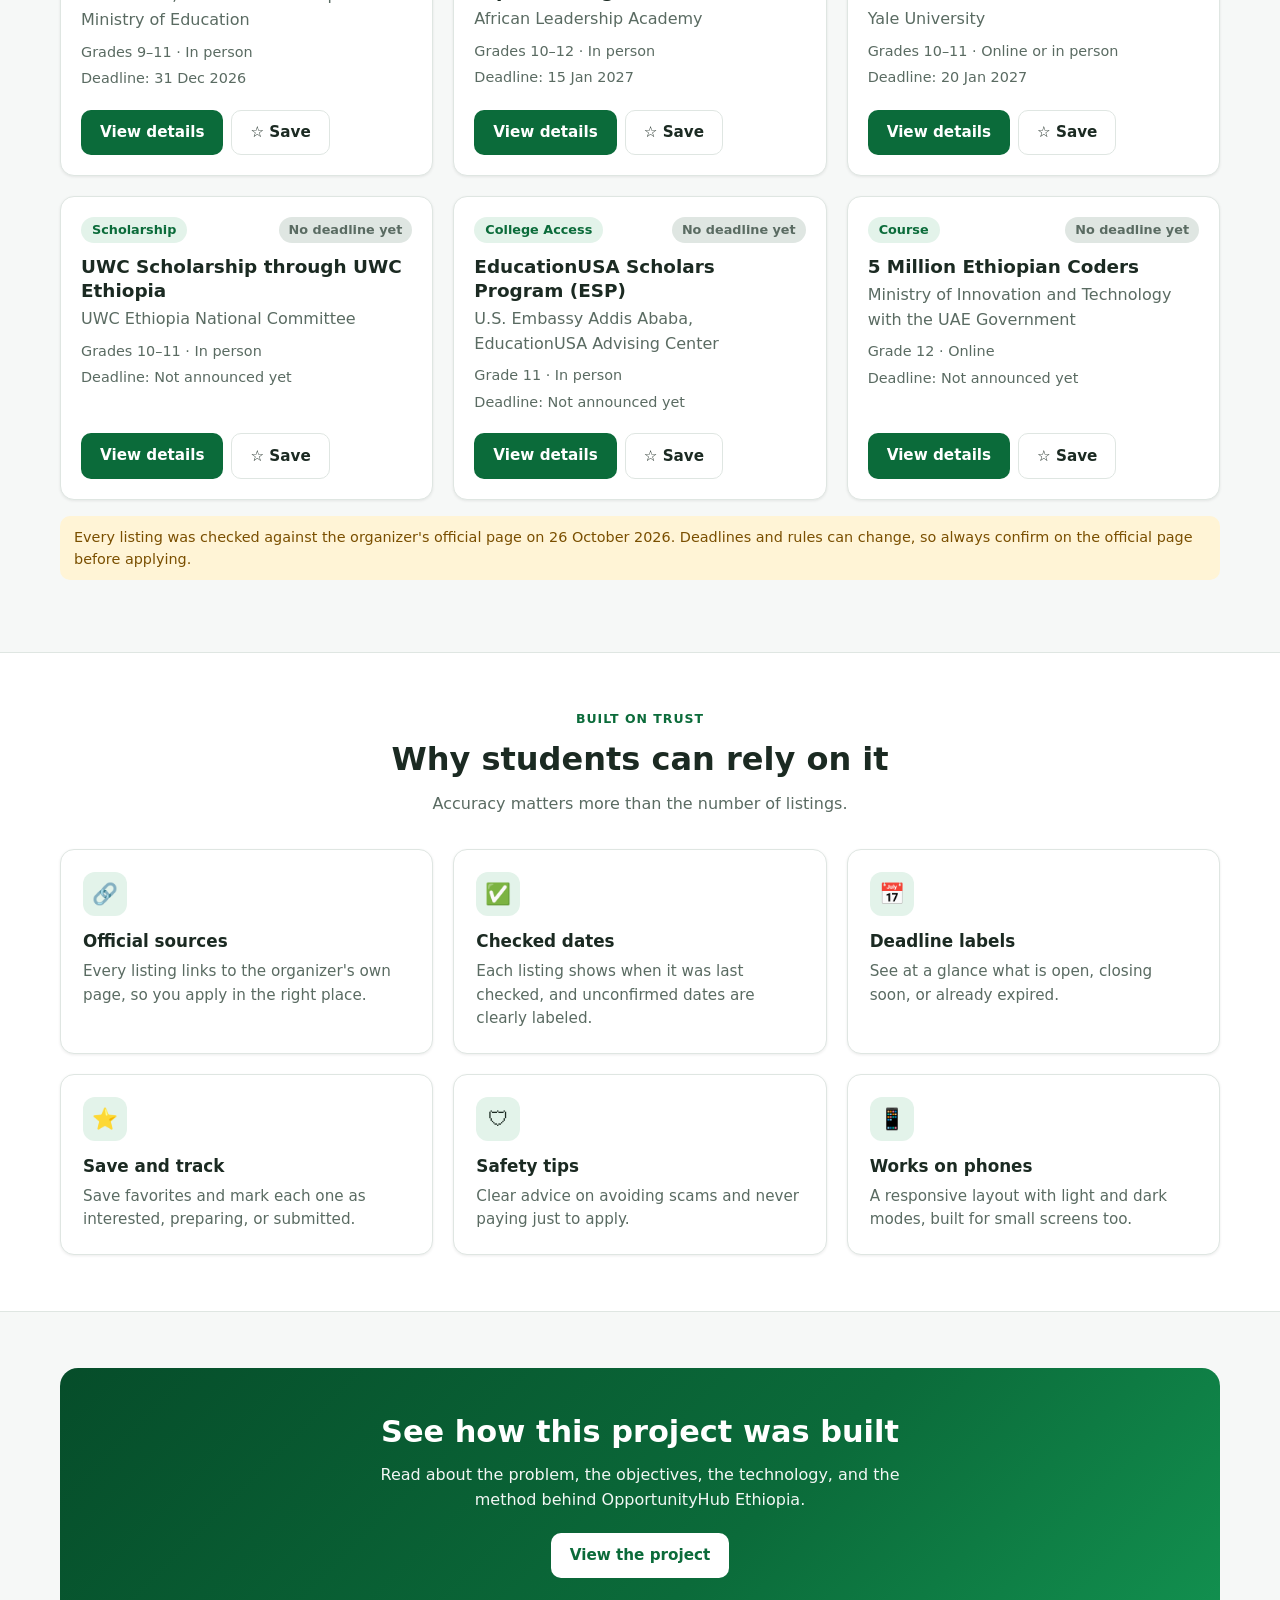
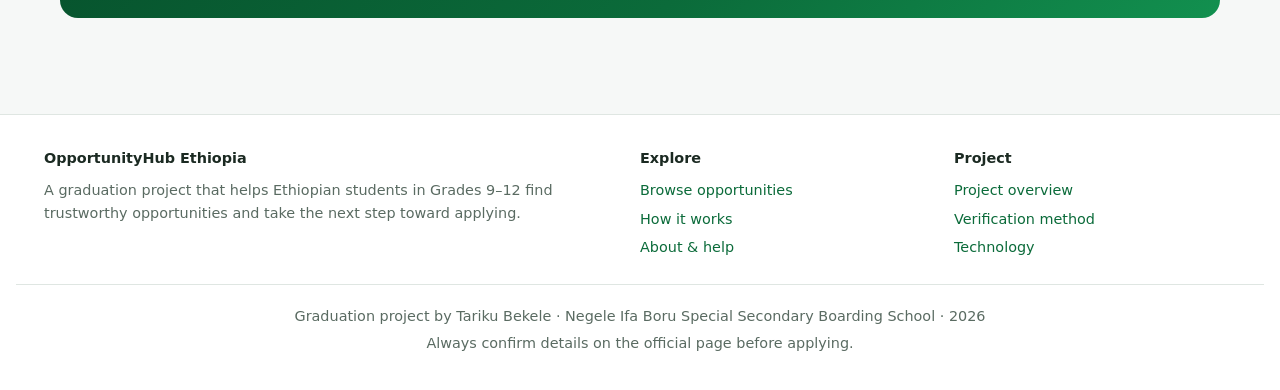
==== commit a500704c: "Add files via upload" ====
--- a/index.html
+++ b/index.html
@@ -31,14 +31,14 @@
         <h1>Find your next opportunity</h1>
         <p class="lead">Scholarships, competitions, camps, and programs for Ethiopian students in Grades 9–12, all in one trusted place.</p>
         <label class="sr-only" for="search">Search opportunities</label>
-        <input id="search" type="search" placeholder="Search by title, organizer, or category">
+        <input id="search" type="search" placeholder="Search by topic, title, or organizer (try coding, Yale, or scholarship)">
         <div class="hero-actions">
           <a class="btn btn-light" href="#explore">Browse opportunities</a>
           <a class="btn btn-outline-light" href="project.html">About the project</a>
         </div>
         <div class="stats">
           <div><strong id="stat-total">0</strong><span>open now</span></div>
-          <div><strong id="stat-soon">0</strong><span>closing within 14 days</span></div>
+          <div><strong id="stat-soon">0</strong><span>closing within 90 days</span></div>
           <div><strong id="stat-cats">0</strong><span>categories</span></div>
         </div>
       </div>
@@ -128,7 +128,7 @@
       <p id="count" class="count" aria-live="polite"></p>
       <div id="list" class="grid"></div>
 
-      <p class="notice">The listings above are sample data for testing. They will be replaced with verified opportunities.</p>
+      <p class="notice">Every listing was checked against the organizer's official page on 26 October 2026. Deadlines and rules can change, so always confirm on the official page before applying.</p>
     </div>
   </section>
 
@@ -141,7 +141,7 @@
       </div>
       <div class="features">
         <div class="feature"><div class="ico" aria-hidden="true">🔗</div><h3>Official sources</h3><p>Every listing links to the organizer's own page, so you apply in the right place.</p></div>
-        <div class="feature"><div class="ico" aria-hidden="true">✅</div><h3>Checked dates</h3><p>Each listing shows when it was last checked, and unverified details are labeled.</p></div>
+        <div class="feature"><div class="ico" aria-hidden="true">✅</div><h3>Checked dates</h3><p>Each listing shows when it was last checked, and unconfirmed dates are clearly labeled.</p></div>
         <div class="feature"><div class="ico" aria-hidden="true">📅</div><h3>Deadline labels</h3><p>See at a glance what is open, closing soon, or already expired.</p></div>
         <div class="feature"><div class="ico" aria-hidden="true">⭐</div><h3>Save and track</h3><p>Save favorites and mark each one as interested, preparing, or submitted.</p></div>
         <div class="feature"><div class="ico" aria-hidden="true">🛡</div><h3>Safety tips</h3><p>Clear advice on avoiding scams and never paying just to apply.</p></div>
@@ -154,7 +154,7 @@
     <div class="container">
       <div class="cta">
         <h2>See how this project was built</h2>
-        <p>Read about the problem, the objectives, the technology, and the roadmap behind OpportunityHub Ethiopia.</p>
+        <p>Read about the problem, the objectives, the technology, and the method behind OpportunityHub Ethiopia.</p>
         <a class="btn btn-light" href="project.html">View the project</a>
       </div>
     </div>
@@ -178,7 +178,7 @@
         <h4>Project</h4>
         <ul>
           <li><a href="project.html">Project overview</a></li>
-          <li><a href="project.html#roadmap">Roadmap</a></li>
+          <li><a href="project.html#method">Verification method</a></li>
           <li><a href="project.html#tech">Technology</a></li>
         </ul>
       </div>
